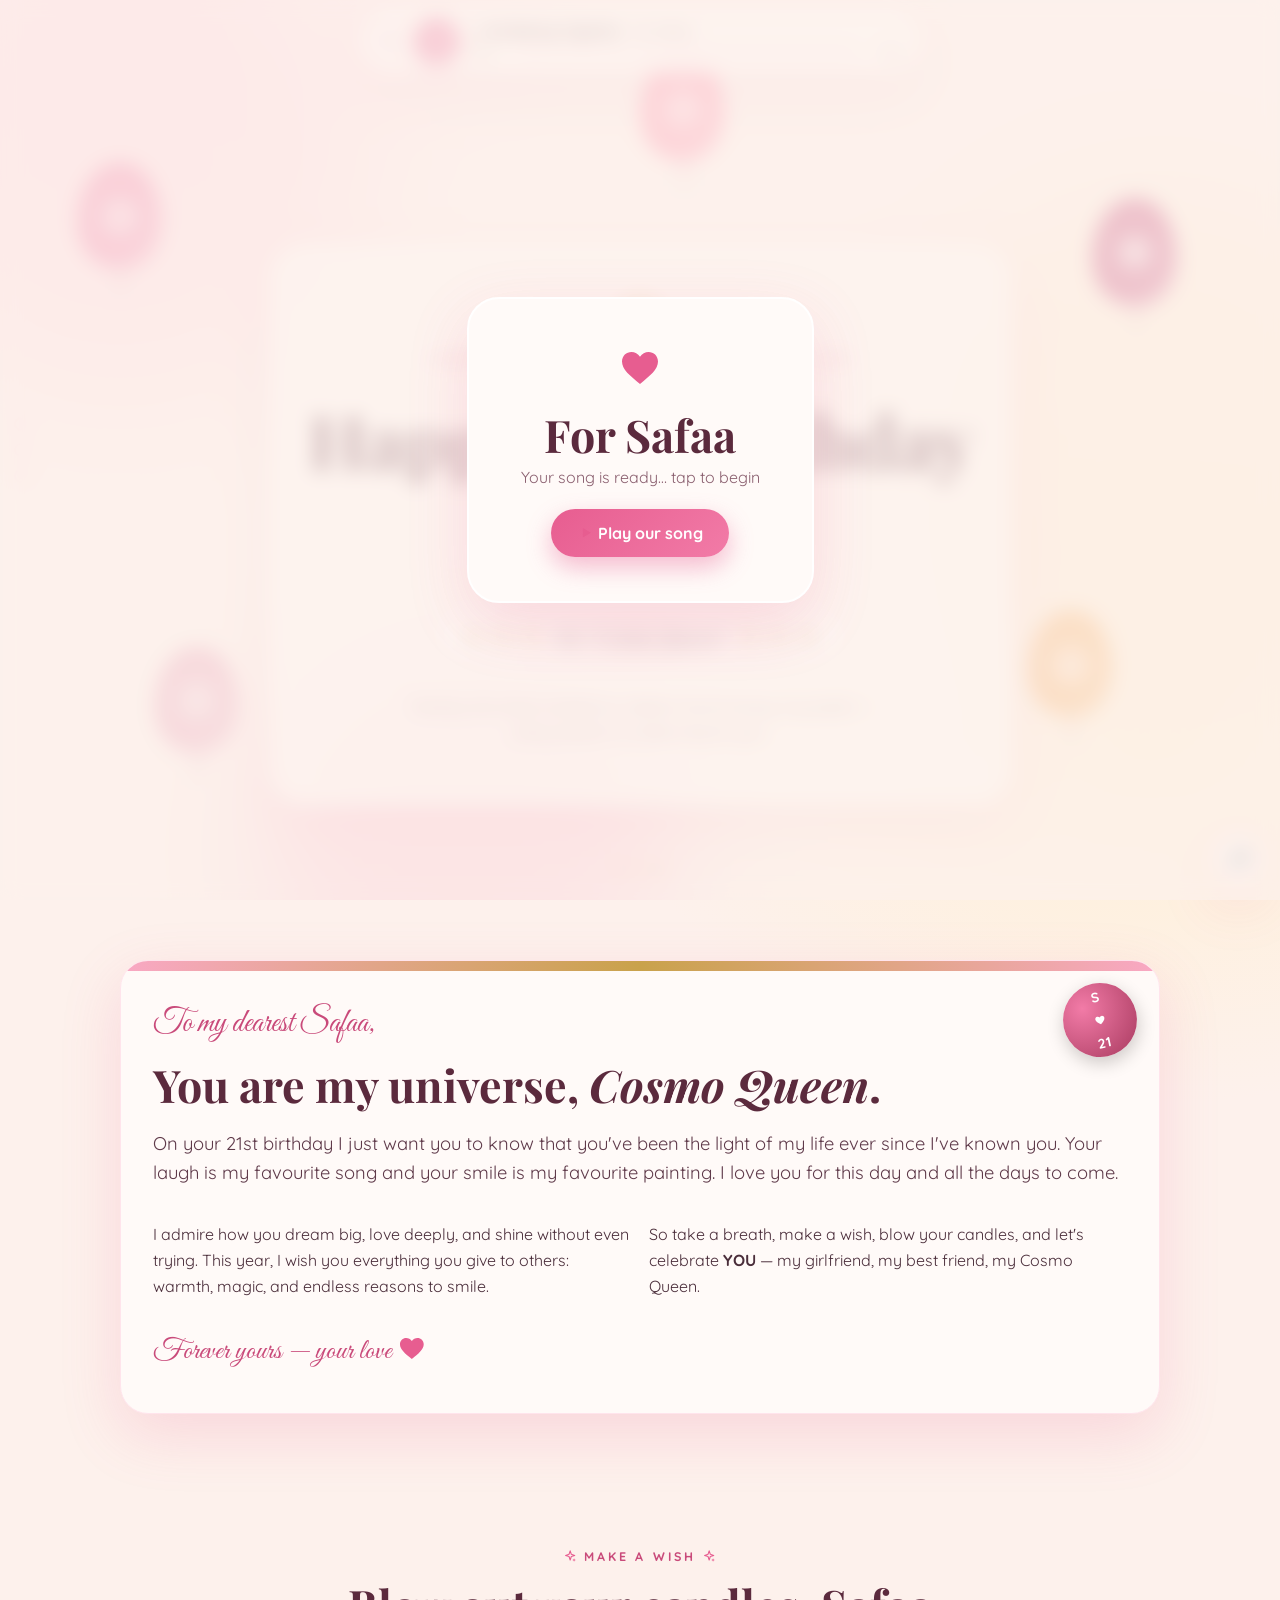
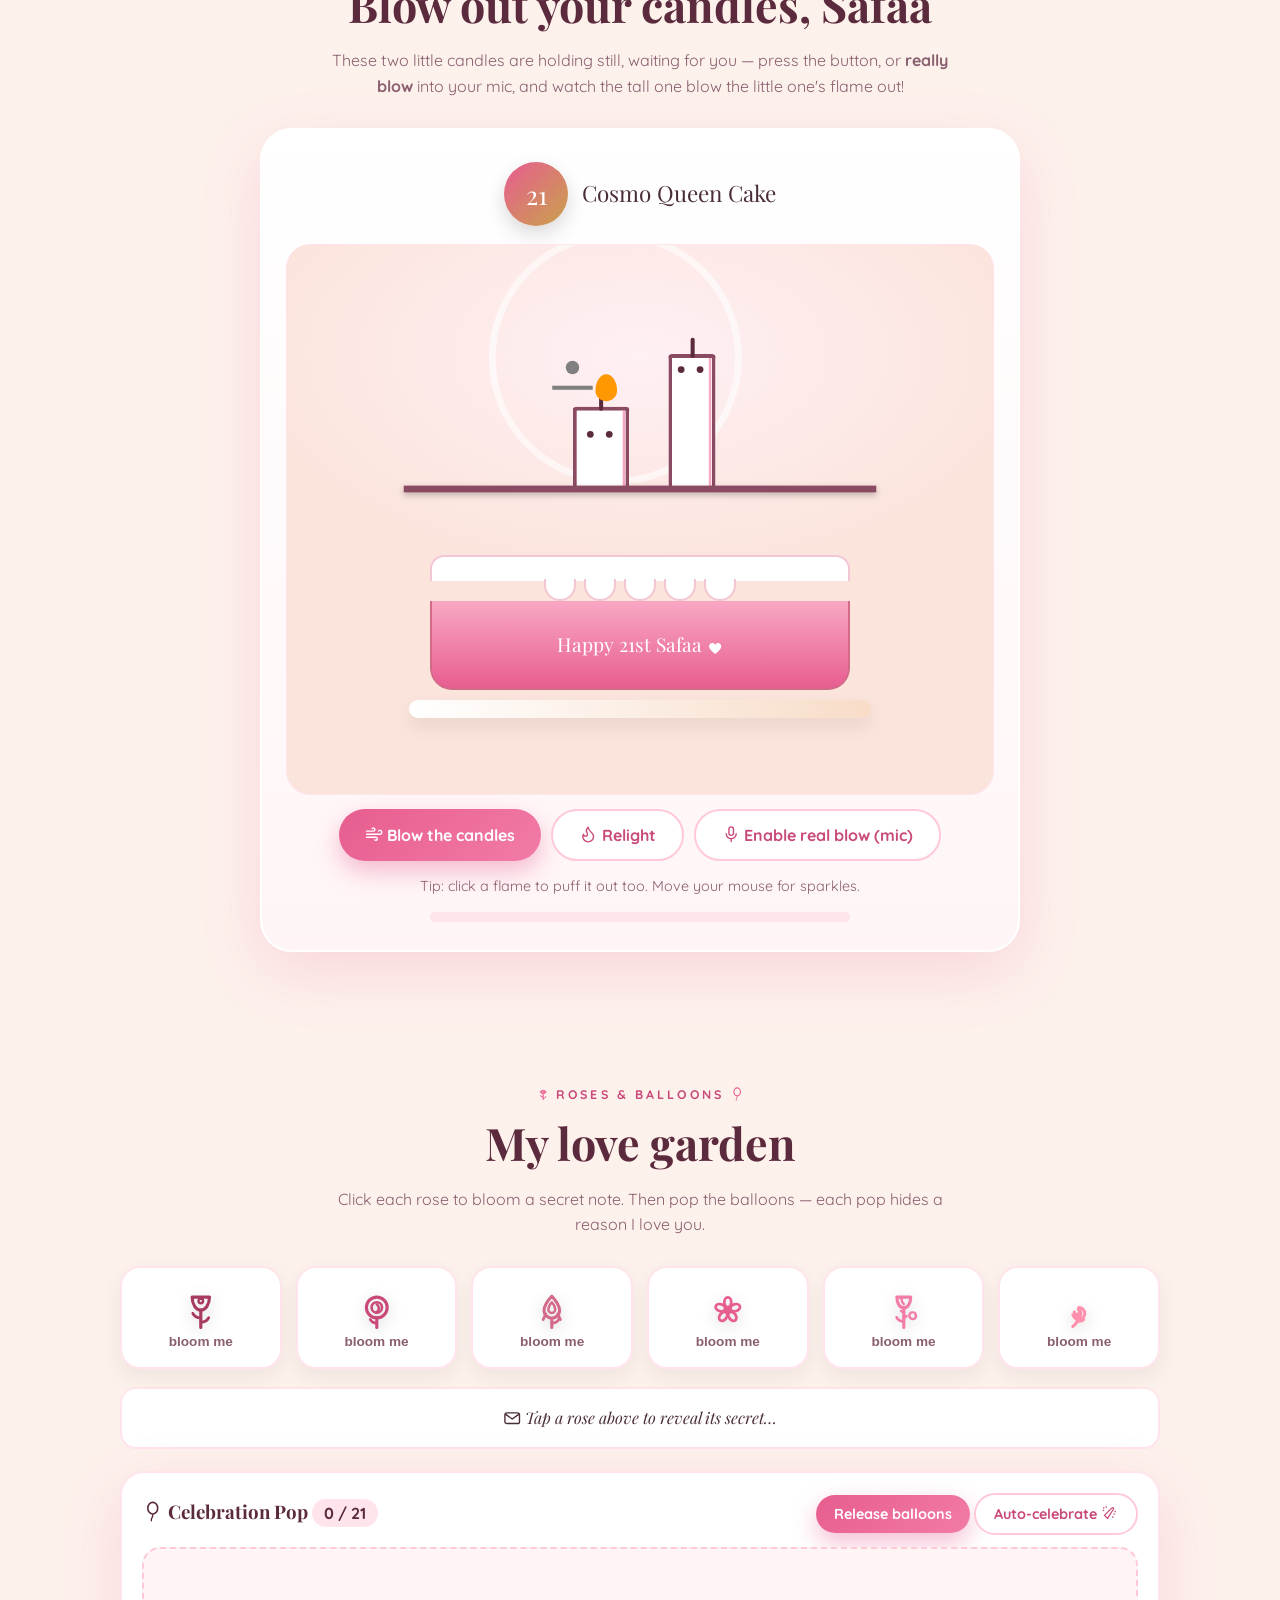
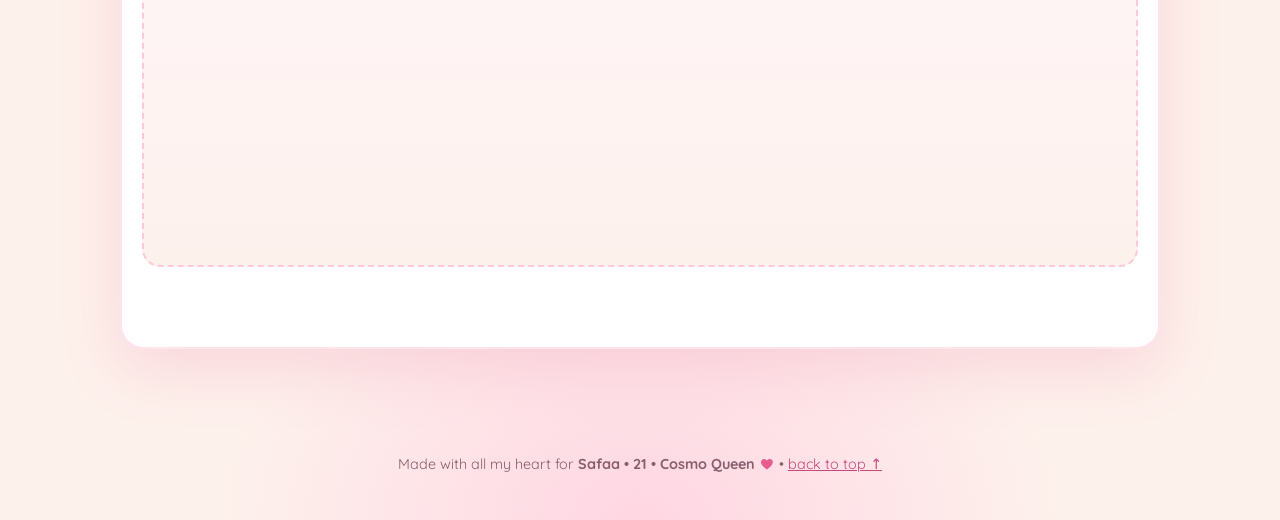
==== index.html @ 11401cc0 "First commit , my girl's birthday" ====
<!DOCTYPE html>
<html lang="en">
<head>
<meta charset="UTF-8" />
<meta name="viewport" content="width=device-width, initial-scale=1.0" />
<title>Happy 21st Birthday Safaa — My Cosmo Queen</title>
<link rel="preconnect" href="https://fonts.googleapis.com">
<link rel="preconnect" href="https://fonts.gstatic.com" crossorigin>
<link href="https://fonts.googleapis.com/css2?family=Playfair+Display:ital,wght@0,500;0,600;0,700;1,500;1,600&family=Quicksand:wght@400;500;600;700&family=Great+Vibes&display=swap" rel="stylesheet">
<link rel="stylesheet" href="style.css">
</head>
<body>

<!-- ===== SVG ICON SPRITE (replaces all emojis) ===== -->
<svg width="0" height="0" style="position:absolute" aria-hidden="true">
  <defs>
    <symbol id="i-crown" viewBox="0 0 24 24">
      <path d="M3 8l3.5 8.5h11L21 8l-4.6 3.2L12 5l-4.4 6.2L3 8z" fill="none" stroke="currentColor" stroke-width="1.8" stroke-linejoin="round" stroke-linecap="round"/>
      <path d="M5 20h14" fill="none" stroke="currentColor" stroke-width="1.8" stroke-linecap="round"/>
    </symbol>
    <symbol id="i-heart" viewBox="0 0 24 24">
      <path d="M12 20.5C7 16.5 3 13.2 3 9.3 3 6.4 5.2 4.5 7.7 4.5c1.7 0 3.3.9 4.3 2.4 1-1.5 2.6-2.4 4.3-2.4 2.5 0 4.7 1.9 4.7 4.8 0 3.9-4 7.2-9 11.2z" fill="currentColor"/>
    </symbol>
    <symbol id="i-sparkle" viewBox="0 0 24 24">
      <path d="M12 3l1.9 5.8 5.8 1.9-5.8 1.9L12 18.4l-1.9-5.8-5.8-1.9 5.8-1.9L12 3z" fill="none" stroke="currentColor" stroke-width="1.8" stroke-linejoin="round"/>
      <path d="M18.5 15.5l.8 2.2 2.2.8-2.2.8-.8 2.2-.8-2.2-2.2-.8 2.2-.8.8-2.2z" fill="currentColor"/>
    </symbol>
    <symbol id="i-flower" viewBox="0 0 24 24">
      <circle cx="12" cy="8.5" r="3.2" fill="none" stroke="currentColor" stroke-width="1.8"/>
      <path d="M12 8.5c-1.8-1.2-4-.8-5.2.6M12 8.5c1.8-1.2 4-.8 5.2.6M12 8.5c-1.8 1.2-4 .8-5.2-.6M12 8.5c1.8 1.2 4 .8 5.2-.6" fill="none" stroke="currentColor" stroke-width="1.4" stroke-linecap="round"/>
      <path d="M12 12.5V21M12 17c-2 0-3.5-1-4.2-2.5M12 19c2 0 3.5-1 4.2-2.5" fill="none" stroke="currentColor" stroke-width="1.8" stroke-linecap="round"/>
    </symbol>
    <!-- ROSE PACK: 6 distinct roses, same stroke style -->
    <symbol id="i-rose-1" viewBox="0 0 24 24">
      <path d="M7 3.5h10c0 4.2-2.2 7.5-5 7.5s-5-3.3-5-7.5z" fill="none" stroke="currentColor" stroke-width="1.8" stroke-linejoin="round"/>
      <circle cx="12" cy="5.8" r="1.3" fill="none" stroke="currentColor" stroke-width="1.4"/>
      <path d="M12 11v10" fill="none" stroke="currentColor" stroke-width="1.8" stroke-linecap="round"/>
      <path d="M12 15.5c-2.2 0-3.8-.9-4.6-2.6M12 18c2.2 0 3.8-.9 4.6-2.6" fill="none" stroke="currentColor" stroke-width="1.6" stroke-linecap="round"/>
    </symbol>
    <symbol id="i-rose-2" viewBox="0 0 24 24">
      <circle cx="12" cy="9.5" r="6" fill="none" stroke="currentColor" stroke-width="1.8"/>
      <circle cx="12" cy="9.5" r="3" fill="none" stroke="currentColor" stroke-width="1.5"/>
      <path d="M12 7.8c1.6 1 1.6 3.6-.4 4.6" fill="none" stroke="currentColor" stroke-width="1.4" stroke-linecap="round"/>
      <path d="M12 15.5V21" fill="none" stroke="currentColor" stroke-width="1.8" stroke-linecap="round"/>
      <path d="M12 18.5c-1.8 0-3-.7-3.7-2" fill="none" stroke="currentColor" stroke-width="1.6" stroke-linecap="round"/>
    </symbol>
    <symbol id="i-rose-3" viewBox="0 0 24 24">
      <path d="M12 3c2.8 3 4.5 5.7 4.5 8.2a4.5 4.5 0 0 1-9 0C7.5 8.7 9.2 6 12 3z" fill="none" stroke="currentColor" stroke-width="1.8" stroke-linejoin="round"/>
      <path d="M12 6.5c1.3 1.5 2 2.9 2 4.2a2 2 0 0 1-4 0c0-1.3.7-2.7 2-4.2z" fill="none" stroke="currentColor" stroke-width="1.4" stroke-linejoin="round"/>
      <path d="M8.6 13.2L7 16.5M15.4 13.2l1.6 3.3" fill="none" stroke="currentColor" stroke-width="1.6" stroke-linecap="round"/>
      <path d="M12 15.7V21" fill="none" stroke="currentColor" stroke-width="1.8" stroke-linecap="round"/>
      <path d="M12 18.5c2 0 3.4-.8 4.1-2.3" fill="none" stroke="currentColor" stroke-width="1.6" stroke-linecap="round"/>
    </symbol>
    <symbol id="i-rose-4" viewBox="0 0 24 24">
      <g fill="none" stroke="currentColor" stroke-width="1.6">
        <ellipse cx="12" cy="6.5" rx="2" ry="2.8"/>
        <ellipse cx="12" cy="6.5" rx="2" ry="2.8" transform="rotate(72 12 11)"/>
        <ellipse cx="12" cy="6.5" rx="2" ry="2.8" transform="rotate(144 12 11)"/>
        <ellipse cx="12" cy="6.5" rx="2" ry="2.8" transform="rotate(216 12 11)"/>
        <ellipse cx="12" cy="6.5" rx="2" ry="2.8" transform="rotate(288 12 11)"/>
      </g>
      <circle cx="12" cy="11" r="1.5" fill="currentColor"/>
    </symbol>
    <symbol id="i-rose-5" viewBox="0 0 24 24">
      <path d="M8 3.5h8c0 3.6-1.8 6.2-4 6.2s-4-2.6-4-6.2z" fill="none" stroke="currentColor" stroke-width="1.8" stroke-linejoin="round"/>
      <path d="M10.6 3.5c0 2 .6 3.4 1.4 4.1" fill="none" stroke="currentColor" stroke-width="1.4" stroke-linecap="round"/>
      <path d="M12 9.7V21" fill="none" stroke="currentColor" stroke-width="1.8" stroke-linecap="round"/>
      <path d="M12 12.5l-1.6-1M12 15.5l1.6-1" fill="none" stroke="currentColor" stroke-width="1.4" stroke-linecap="round"/>
      <path d="M12 17.5c-2 0-3.4-.8-4.1-2.3" fill="none" stroke="currentColor" stroke-width="1.6" stroke-linecap="round"/>
      <path d="M18.2 12.5c1.1 1.2 1.1 2.7.1 3.4-1 .7-2.5.2-3-1-.4-1.2.4-2.4 1.6-2.6" fill="none" stroke="currentColor" stroke-width="1.4" stroke-linecap="round"/>
    </symbol>
    <symbol id="i-rose-6" viewBox="0 0 24 24">
      <path d="M12 9.5a3.5 3.5 0 1 1-3.5 3.5 2.4 2.4 0 1 0 2.4-2.4 1.5 1.5 0 1 1-1.5 1.5" fill="none" stroke="currentColor" stroke-width="1.7" stroke-linecap="round"/>
      <path d="M12 13c0 3.5-.8 5.8-3.5 7.5" fill="none" stroke="currentColor" stroke-width="1.8" stroke-linecap="round"/>
      <path d="M10.8 17.5c1.8.3 3.2 0 4.2-1" fill="none" stroke="currentColor" stroke-width="1.5" stroke-linecap="round"/>
    </symbol>
    <symbol id="i-balloon" viewBox="0 0 24 24">
      <ellipse cx="12" cy="8" rx="5.5" ry="6.5" fill="none" stroke="currentColor" stroke-width="1.8"/>
      <path d="M11 14.5h2l-1 1.5z" fill="currentColor"/>
      <path d="M12 16c0 3-2.5 3.5-1.5 6" fill="none" stroke="currentColor" stroke-width="1.6" stroke-linecap="round"/>
    </symbol>
    <symbol id="i-flame" viewBox="0 0 24 24">
      <path d="M8.5 14.5A2.5 2.5 0 0 0 11 12c0-1.4-.5-2-1-3-1.1-2.1-.2-4 2-6 .5 2.5 2 4.9 4 6.5 2 1.6 3 3.5 3 5.5a7 7 0 1 1-14 0c0-1.2.4-2.3 1-3a2.5 2.5 0 0 0 2.5 2.5z" fill="none" stroke="currentColor" stroke-width="1.8" stroke-linejoin="round"/>
    </symbol>
    <symbol id="i-mic" viewBox="0 0 24 24">
      <rect x="9" y="2.5" width="6" height="11" rx="3" fill="none" stroke="currentColor" stroke-width="1.8"/>
      <path d="M5.5 11.5a6.5 6.5 0 0 0 13 0M12 18v3.5" fill="none" stroke="currentColor" stroke-width="1.8" stroke-linecap="round"/>
    </symbol>
    <symbol id="i-wind" viewBox="0 0 24 24">
      <path d="M17.7 7.7a2.5 2.5 0 1 1 1.8 4.3H2M9.6 4.6A2 2 0 1 1 11 8H2M12.6 19.4A2 2 0 1 0 14 16H2" fill="none" stroke="currentColor" stroke-width="1.8" stroke-linecap="round"/>
    </symbol>
    <symbol id="i-pen" viewBox="0 0 24 24">
      <path d="M17 3a2.8 2.8 0 1 1 4 4L7.5 20.5 2 22l1.5-5.5L17 3z" fill="none" stroke="currentColor" stroke-width="1.8" stroke-linejoin="round"/>
    </symbol>
    <symbol id="i-mail" viewBox="0 0 24 24">
      <rect x="2.5" y="5" width="19" height="14" rx="2.5" fill="none" stroke="currentColor" stroke-width="1.8"/>
      <path d="M3.5 7l8.5 6 8.5-6" fill="none" stroke="currentColor" stroke-width="1.8" stroke-linecap="round" stroke-linejoin="round"/>
    </symbol>
    <symbol id="i-party" viewBox="0 0 24 24">
      <path d="M5 15L15.5 4.5a1.5 1.5 0 0 1 2.5 1.7L9.5 19.5 5 15z" fill="none" stroke="currentColor" stroke-width="1.8" stroke-linejoin="round"/>
      <path d="M4 4.5h.01M7.5 3h.01M3.5 8h.01M19 13h.01M20.5 9.5h.01M17 17.5h.01" stroke="currentColor" stroke-width="2.4" stroke-linecap="round"/>
    </symbol>
    <symbol id="i-burst" viewBox="0 0 24 24">
      <path d="M12 2v4M12 18v4M2 12h4M18 12h4M4.9 4.9l2.8 2.8M16.3 16.3l2.8 2.8M19.1 4.9l-2.8 2.8M7.7 16.3l-2.8 2.8" stroke="currentColor" stroke-width="2" stroke-linecap="round"/>
      <circle cx="12" cy="12" r="2.6" fill="currentColor"/>
    </symbol>
    <symbol id="i-music" viewBox="0 0 24 24">
      <path d="M9 18V5l12-2v13" fill="none" stroke="currentColor" stroke-width="1.8" stroke-linecap="round" stroke-linejoin="round"/>
      <circle cx="6.5" cy="18" r="2.5" fill="none" stroke="currentColor" stroke-width="1.8"/>
      <circle cx="18.5" cy="16" r="2.5" fill="none" stroke="currentColor" stroke-width="1.8"/>
    </symbol>
    <symbol id="i-play" viewBox="0 0 24 24">
      <path d="M8 5.5v13l11-6.5z" fill="currentColor"/>
    </symbol>
    <symbol id="i-pause" viewBox="0 0 24 24">
      <rect x="7" y="5" width="3.4" height="14" rx="1.4" fill="currentColor"/>
      <rect x="13.6" y="5" width="3.4" height="14" rx="1.4" fill="currentColor"/>
    </symbol>
    <symbol id="i-restart" viewBox="0 0 24 24">
      <path d="M4.8 9a8 8 0 1 1-.7 5.2" fill="none" stroke="currentColor" stroke-width="1.8" stroke-linecap="round"/>
      <path d="M4.8 4.5V9H9.3" fill="none" stroke="currentColor" stroke-width="1.8" stroke-linecap="round" stroke-linejoin="round"/>
    </symbol>
  </defs>
</svg>

<!-- progress -->
<div class="progress-bar" id="progressBar"></div>

<!-- song mini player -->
<div id="musicPlayer" class="mini-player" role="region" aria-label="Song player">
  <div class="mp-controls">
    <button id="rewindBtn" class="mp-btn" title="Back to the beginning" aria-label="Restart song"><svg class="icon"><use href="#i-restart"/></svg></button>
    <button id="playPauseBtn" class="mp-btn mp-play" title="Play / pause" aria-label="Pause"><svg class="icon"><use href="#i-pause"/></svg></button>
  </div>
  <div class="mp-meta">
    <div class="mp-title"><svg class="icon icon-xs"><use href="#i-music"/></svg> We Belong Together <span class="mp-for">· for Safaa</span></div>
    <div class="mp-bar-row">
      <span class="mp-time" id="curTime">0:00</span>
      <div class="mp-track" id="mpTrack" role="slider" aria-label="Seek" aria-valuemin="0" aria-valuemax="100" aria-valuenow="0" tabindex="0"><div class="mp-fill" id="mpFill"></div><span class="mp-knob"></span></div>
      <span class="mp-time" id="durTime">0:00</span>
    </div>
  </div>
</div>

<!-- entry overlay (autoplay fallback: browsers need one tap) -->
<div id="entryOverlay" class="entry-overlay">
  <div class="entry-card">
    <svg class="icon"><use href="#i-heart"/></svg>
    <h2>For Safaa</h2>
    <p>Your song is ready… tap to begin</p>
    <button class="btn btn-primary" id="enterBtn"><svg class="icon"><use href="#i-play"/></svg> Play our song</button>
  </div>
</div>

<!-- floating bg blobs -->
<div class="bg-blobs" aria-hidden="true">
  <span class="blob b1"></span>
  <span class="blob b2"></span>
  <span class="blob b3"></span>
</div>

<!-- petals container -->
<div id="petalField" aria-hidden="true"></div>

<!-- confetti canvas -->
<canvas id="confettiCanvas"></canvas>

<!-- music toggle -->
<button id="musicBtn" class="music-btn" title="Toggle sparkle sound" aria-label="Toggle sound"><svg class="icon"><use href="#i-music"/></svg></button>

<!-- HERO -->
<header class="hero" id="top">
  <div class="hero-balloons" aria-hidden="true">
    <div class="balloon bl1"><span>21</span></div>
    <div class="balloon bl2"><span>S</span></div>
    <div class="balloon bl3"><span><svg class="icon icon-light"><use href="#i-heart"/></svg></span></div>
    <div class="balloon bl4"><span><svg class="icon icon-light"><use href="#i-crown"/></svg></span></div>
    <div class="balloon bl5"><span>21</span></div>
  </div>

  <div class="hero-inner reveal visible">
    <div class="crown"><svg class="icon icon-crown"><use href="#i-crown"/></svg></div>
    <p class="eyebrow">A birthday surprise for the love of my life</p>
    <h1>Happy 21<sup>st</sup> Birthday<br><span class="name">Safaa</span></h1>
    <div class="nickname-badge">
      <span class="stars"><svg class="icon"><use href="#i-sparkle"/></svg> <svg class="icon"><use href="#i-sparkle"/></svg> <svg class="icon"><use href="#i-sparkle"/></svg></span>
      <span class="nick">My “Cosmo Queen”</span>
      <span class="stars"><svg class="icon"><use href="#i-sparkle"/></svg> <svg class="icon"><use href="#i-sparkle"/></svg> <svg class="icon"><use href="#i-sparkle"/></svg></span>
    </div>
    <p class="hero-sub">Twenty-one never looked so radiant. Scroll slowly, my queen —<br>every section is made only for you.</p>
  </div>

  <div class="scroll-stars" aria-hidden="true"><svg class="icon icon-gold"><use href="#i-sparkle"/></svg> <svg class="icon icon-gold"><use href="#i-sparkle"/></svg> <svg class="icon icon-gold"><use href="#i-sparkle"/></svg></div>
</header>

<!-- floating nav -->
<nav class="dots" aria-label="Sections">
  <a href="#letter" data-tip="Letter"></a>
  <a href="#cake" data-tip="Cake"></a>
  <a href="#garden" data-tip="Roses"></a>
</nav>

<main>
  <!-- LETTER -->
  <section id="letter" class="section">
    <div class="card letter-card reveal">
      <div class="wax-seal">S <svg class="icon icon-xs"><use href="#i-heart"/></svg> 21</div>
      <p class="script">To my dearest Safaa,</p>
      <h2>You are my universe, <em>Cosmo Queen</em>.</h2>
      <p class="lead">On your 21st birthday I just want you to know that you've been the light of my life ever since I've known you. Your laugh is my favourite song and your smile is my favourite painting. I love you for this day and all the days to come.</p>
      <div class="letter-grid">
        <p>I admire how you dream big, love deeply, and shine without even trying. This year, I wish you everything you give to others: warmth, magic, and endless reasons to smile.</p>
        <p>So take a breath, make a wish, blow your candles, and let's celebrate <strong>YOU</strong> — my girlfriend, my best friend, my Cosmo Queen.</p>
      </div>
      <div class="sig">Forever yours — your love <svg class="icon icon-heart-inline"><use href="#i-heart"/></svg></div>
    </div>
  </section>

  <!-- CAKE + CANDLE -->
  <section id="cake" class="section">
    <div class="section-head reveal">
      <p class="eyebrow"><svg class="icon"><use href="#i-sparkle"/></svg> make a wish <svg class="icon"><use href="#i-sparkle"/></svg></p>
      <h2>Blow out your candles, Safaa</h2>
      <p class="sub">These two little candles are holding still, waiting for you — press the button, or <strong>really blow</strong> into your mic, and watch the tall one blow the little one's flame out!</p>
    </div>

    <div class="cake-wrap reveal">
      <div class="cake-card">
        <div class="cake-top-row">
          <div class="age-badge">21</div>
          <p class="cake-title">Cosmo Queen Cake</p>
        </div>

        <!-- EMBEDDED CANDLE ANIMATION (from Candle/ dir) -->
        <div class="cake-stage" id="cakeStage">
          <div class="candle-embed">
            <div class="wrapper">
              <div class="candles locked" id="candles">
                <div class="light__wave"></div>
                <div class="candle1">
                  <div class="candle1__body">
                    <div class="candle1__eyes">
                      <span class="candle1__eyes-one"></span>
                      <span class="candle1__eyes-two"></span>
                    </div>
                    <div class="candle1__mouth"></div>
                  </div>
                  <div class="candle1__stick"></div>
                </div>
                <div class="candle2">
                  <div class="candle2__body">
                    <div class="candle2__eyes">
                      <div class="candle2__eyes-one"></div>
                      <div class="candle2__eyes-two"></div>
                    </div>
                  </div>
                  <div class="candle2__stick"></div>
                </div>
                <div class="candle2__fire" id="candleFire"></div>
                <div class="sparkles-one"></div>
                <div class="sparkles-two"></div>
                <div class="candle__smoke-one"></div>
                <div class="candle__smoke-two"></div>
              </div>
              <div class="floor"></div>
            </div>
          </div>

          <!-- CSS cake -->
          <div class="cake">
            <div class="icing"></div>
            <div class="drips"><span></span><span></span><span></span><span></span><span></span></div>
            <div class="cake-body">
              <span class="cake-text">Happy 21st Safaa <svg class="icon icon-light icon-xs"><use href="#i-heart"/></svg></span>
            </div>
            <div class="plate"></div>
          </div>

          <div class="wish-reveal" id="wishReveal"><svg class="icon"><use href="#i-sparkle"/></svg> Wish sent to the stars! May all your 21 dreams come true <svg class="icon"><use href="#i-sparkle"/></svg></div>
        </div>

        <div class="blow-controls">
          <button class="btn btn-primary" id="blowBtn"><svg class="icon"><use href="#i-wind"/></svg> Blow the candles</button>
          <button class="btn btn-ghost" id="relightBtn"><svg class="icon"><use href="#i-flame"/></svg> Relight</button>
          <button class="btn btn-ghost" id="micBtn"><svg class="icon"><use href="#i-mic"/></svg> Enable real blow (mic)</button>
        </div>
        <p class="mic-status" id="micStatus">Tip: click a flame to puff it out too. Move your mouse for sparkles.</p>
        <div class="blow-meter"><div id="blowMeterFill"></div></div>
      </div>
    </div>
  </section>

  <!-- ROSES + BALLOON POP -->
  <section id="garden" class="section">
    <div class="section-head reveal">
      <p class="eyebrow"><svg class="icon"><use href="#i-flower"/></svg> roses &amp; balloons <svg class="icon"><use href="#i-balloon"/></svg></p>
      <h2>My love garden</h2>
      <p class="sub">Click each rose to bloom a secret note. Then pop the balloons — each pop hides a reason I love you.</p>
    </div>

    <div class="garden-grid reveal">
      <button class="rose" data-note="Rose 1 — You are my first thought every morning and my last wish every night.">
        <span class="rose-flower r1"><svg class="icon icon-rose"><use href="#i-rose-1"/></svg></span><span class="rose-label">bloom me</span>
      </button>
      <button class="rose" data-note="Rose 2 — I miss that lovely ass every night, I wish you were by my side.">
        <span class="rose-flower r2"><svg class="icon icon-rose"><use href="#i-rose-2"/></svg></span><span class="rose-label">bloom me</span>
      </button>
      <button class="rose" data-note="Rose 3 — 21 cheers to your courage, your dreams, your glow-up era.">
        <span class="rose-flower r3"><svg class="icon icon-rose"><use href="#i-rose-3"/></svg></span><span class="rose-label">bloom me</span>
      </button>
      <button class="rose" data-note="Rose 4 — If kisses were roses, I'd give you an endless garden. Come get it all baby girl.">
        <span class="rose-flower r4"><svg class="icon icon-rose"><use href="#i-rose-4"/></svg></span><span class="rose-label">bloom me</span>
      </button>
      <button class="rose" data-note="Rose 5 — My lovely girl and my sexy mommy, I am so obsessed with you day by day.">
        <span class="rose-flower r5"><svg class="icon icon-rose"><use href="#i-rose-5"/></svg></span><span class="rose-label">bloom me</span>
      </button>
      <button class="rose" data-note="Rose 6 — I love you more than yesterday, less than tomorrow. Always.">
        <span class="rose-flower r6"><svg class="icon icon-rose"><use href="#i-rose-6"/></svg></span><span class="rose-label">bloom me</span>
      </button>
    </div>
    <div class="rose-note reveal" id="roseNote"><svg class="icon"><use href="#i-mail"/></svg> Tap a rose above to reveal its secret…</div>

    <div class="pop-arena reveal">
      <div class="pop-head">
        <h3><svg class="icon"><use href="#i-balloon"/></svg> Celebration Pop <span id="popScore">0 / 21</span></h3>
        <div class="pop-actions">
          <button class="btn btn-small btn-primary" id="spawnBalloons">Release balloons</button>
          <button class="btn btn-small btn-ghost" id="autoPop">Auto-celebrate <svg class="icon"><use href="#i-party"/></svg></button>
        </div>
      </div>
      <div id="balloonField" class="balloon-field">
        <p class="field-hint">Click / tap balloons to pop them <svg class="icon"><use href="#i-burst"/></svg></p>
      </div>
      <p class="pop-message" id="popMessage"></p>
    </div>
  </section>
</main>

<footer>
  <p>Made with all my heart for <strong>Safaa • 21 • Cosmo Queen</strong> <svg class="icon icon-heart-inline"><use href="#i-heart"/></svg> • <a href="#top">back to top ↑</a></p>
</footer>

<!-- pop sound via WebAudio (no file needed) -->
<script src="script.js"></script>
</body>
</html>
---- style.css ----
/* ===== Theme: light pink + pinkish beige ===== */
:root{
  --bg: #fdf1ec; /* light pinkish beige page */
  --bg2:#fbe4dc;
  --pink-50:#fff5f6;
  --pink-100:#ffe4ec;
  --pink-200:#ffc9d9;
  --pink-300:#f9a8c4; /* normal pink variation */
  --pink-400:#f27ba7;
  --pink-500:#e75d90;
  --pink-600:#c94a7a;
  --deep:#5b2a3d;
  --text:#4a2d3a;
  --muted:#8a5f6f;
  --gold:#c9a24b;
  --card:#fffaf8;
  --shadow: 0 20px 60px rgba(231,93,144,.18);
  --radius:28px;
}
*{box-sizing:border-box}
html{scroll-behavior:smooth}
body{
  margin:0;
  font-family:"Quicksand",system-ui,sans-serif;
  background:
    radial-gradient(800px 500px at 10% 0%, #ffe4ec 0%, transparent 60%),
    radial-gradient(900px 600px at 90% 20%, #fff0d6 0%, transparent 60%),
    radial-gradient(700px 500px at 50% 100%, #ffd6e3 0%, transparent 60%),
    var(--bg);
  color:var(--text);
  overflow-x:hidden;
  line-height:1.6;
}
h1,h2,h3{font-family:"Playfair Display",serif; color:var(--deep); line-height:1.15; margin:.2em 0 .4em}
h1{font-size:clamp(2.6rem,6vw,4.6rem); font-weight:700}
h1 .name{
  background:linear-gradient(90deg,var(--pink-500),#ff8fab,#c94a7a);
  -webkit-background-clip:text; background-clip:text; color:transparent;
  font-style:italic;
  text-shadow:0 2px 0 rgba(255,255,255,.6);
}
h2{font-size:clamp(1.8rem,4vw,2.8rem)}
.script{font-family:"Great Vibes",cursive; font-size:2rem; color:var(--pink-600); margin:0}
.eyebrow{letter-spacing:.25em; text-transform:uppercase; font-size:.78rem; color:var(--pink-600); font-weight:700}
.sub{color:var(--muted); max-width:640px; margin:0 auto}
.lead{font-size:1.15rem; color:#5f3a4a}
a{color:var(--pink-600)}

/* progress */
.progress-bar{position:fixed; top:0; left:0; height:4px; width:0; background:linear-gradient(90deg,var(--pink-400),var(--gold)); z-index:99}

/* blobs */
.bg-blobs{position:fixed; inset:0; z-index:-1; overflow:hidden; pointer-events:none}
.blob{position:absolute; border-radius:50%; filter:blur(60px); opacity:.55; animation:drift 14s ease-in-out infinite alternate}
.b1{width:480px;height:480px; background:#ffc9d9; left:-120px; top:-80px}
.b2{width:520px;height:520px; background:#ffe8c7; right:-140px; top:20%}
.b3{width:420px;height:420px; background:#f9a8c4; left:20%; bottom:-160px; animation-delay:-6s}
@keyframes drift{to{transform:translate(40px,50px) scale(1.1)}}

/* canvas + petals */
#confettiCanvas{position:fixed; inset:0; pointer-events:none; z-index:80}
#petalField{position:fixed; inset:0; pointer-events:none; z-index:1; overflow:hidden}
.petal{position:absolute; top:-30px; font-size:18px; animation:fall linear forwards; opacity:.9}
@keyframes fall{to{transform:translateY(110vh) rotate(540deg)}}

/* music */
.music-btn{position:fixed; right:18px; bottom:18px; z-index:90; width:48px;height:48px;border-radius:50%; border:2px solid var(--pink-200); background:#fff; font-size:20px; cursor:pointer; box-shadow:var(--shadow)}
.music-btn.on{background:var(--pink-500); color:#fff; border-color:var(--pink-500)}

/* HERO */
.hero{min-height:100vh; display:grid; place-items:center; text-align:center; padding:80px 20px 40px; position:relative}
.hero-inner{max-width:760px; background:rgba(255,250,248,.78); backdrop-filter:blur(12px); border:2px solid #fff; border-radius:36px; padding:42px 36px; box-shadow:var(--shadow)}
.crown{font-size:3.2rem; animation:bob 2.6s ease-in-out infinite}
.crown.small{font-size:2.2rem}
@keyframes bob{0%,100%{transform:translateY(0) rotate(-6deg)}50%{transform:translateY(-10px) rotate(6deg)}}
.nickname-badge{margin:14px auto; display:inline-flex; gap:12px; align-items:center; background:linear-gradient(90deg,#fff,#ffe4ec,#fff); border:1px solid var(--pink-200); padding:10px 22px; border-radius:999px; font-family:"Playfair Display",serif; font-style:italic; font-size:1.3rem}
.stars{color:var(--gold)}
.hero-sub{color:var(--muted)}
.hero-actions{display:flex; gap:12px; justify-content:center; flex-wrap:wrap; margin-top:18px}
.btn{border:none; cursor:pointer; text-decoration:none; display:inline-block; padding:14px 26px; border-radius:999px; font-weight:700; font-family:"Quicksand",sans-serif; transition:.25s; font-size:1rem}
.btn-primary{background:linear-gradient(135deg,var(--pink-500),var(--pink-400)); color:#fff; box-shadow:0 10px 25px rgba(231,93,144,.4)}
.btn-primary:hover{transform:translateY(-2px) scale(1.02)}
.btn-ghost{background:#fff; color:var(--pink-600); border:2px solid var(--pink-200)}
.btn-ghost:hover{border-color:var(--pink-400); transform:translateY(-2px)}
.btn-small{padding:10px 18px; font-size:.9rem}
.btn-big{font-size:1.2rem; padding:18px 34px}
.hero-hint{margin-top:26px; color:var(--muted); display:flex; gap:10px; align-items:center; justify-content:center; font-size:.9rem}
.mouse{width:26px;height:40px; border:2px solid var(--pink-300); border-radius:14px; display:inline-block; position:relative}
.wheel{position:absolute; left:50%; top:8px; width:4px;height:8px; background:var(--pink-500); border-radius:4px; transform:translateX(-50%); animation:wheel 1.6s infinite}
@keyframes wheel{to{top:20px; opacity:0}}
.scroll-stars{position:absolute; bottom:18px; opacity:.7}

/* hero balloons */
.hero-balloons .balloon{position:absolute; width:86px;height:110px; border-radius:50% 50% 50% 50% / 55% 55% 45% 45%; display:grid; place-items:center; color:#fff; font-weight:800; font-size:1.3rem; animation:float 5s ease-in-out infinite; box-shadow:inset -8px -10px 0 rgba(255,255,255,.25)}
.hero-balloons .balloon::after{content:""; position:absolute; bottom:-22px; left:50%; width:2px;height:24px; background:#b98a9a}
.hero-balloons .balloon span{background:rgba(255,255,255,.3); width:44px;height:44px; border-radius:50%; display:grid; place-items:center}
.bl1{background:var(--pink-400); left:6%; top:18%}
.bl2{background:#e9a0b8; left:12%; bottom:16%; animation-delay:-1s}
.bl3{background:var(--pink-600); right:8%; top:22%; animation-delay:-2s}
.bl4{background:#f7b267; right:13%; bottom:20%; animation-delay:-.5s}
.bl5{background:#ff8fab; left:50%; top:6%; width:70px;height:90px; animation-delay:-3s}
@keyframes float{0%,100%{transform:translateY(0) rotate(-3deg)}50%{transform:translateY(-22px) rotate(3deg)}}

/* dots nav */
.dots{position:fixed; left:14px; top:50%; transform:translateY(-50%); display:flex; flex-direction:column; gap:12px; z-index:50}
.dots a{width:14px;height:14px; border-radius:50%; background:#fff; border:2px solid var(--pink-300); position:relative}
.dots a:hover{background:var(--pink-400)}
.dots a::after{content:attr(data-tip); position:absolute; left:22px; top:50%; transform:translateY(-50%); background:#fff; padding:2px 8px; border-radius:8px; font-size:.75rem; opacity:0; pointer-events:none; white-space:nowrap}
.dots a:hover::after{opacity:1}

/* sections */
.section{padding:60px 20px; max-width:1080px; margin:0 auto}
.section-head{text-align:center; margin-bottom:28px}
.card{background:var(--card); border-radius:var(--radius); padding:38px 32px; box-shadow:var(--shadow); border:1px solid #ffe4ec; position:relative}
.letter-card{overflow:hidden}
.letter-card::before{content:""; position:absolute; inset:0 0 auto 0; height:10px; background:linear-gradient(90deg,var(--pink-300),var(--gold),var(--pink-300))}
.wax-seal{position:absolute; right:22px; top:22px; width:74px;height:74px; border-radius:50%; background:radial-gradient(circle at 30% 30%, #f27ba7, #a83a5f); color:#fff; display:grid; place-items:center; font-weight:800; font-size:.85rem; transform:rotate(-12deg); box-shadow:0 6px 18px rgba(0,0,0,.2)}
.letter-grid{display:grid; grid-template-columns:1fr 1fr; gap:18px}
@media(max-width:700px){.letter-grid{grid-template-columns:1fr}.dots{display:none}.hero-balloons .balloon{width:60px;height:78px; font-size:1rem}}
.sig{margin-top:14px; font-family:"Great Vibes",cursive; font-size:1.8rem; color:var(--pink-600)}

/* scroll reveal */
.reveal{opacity:0; transform:translateY(36px) scale(.98); transition:opacity .8s ease, transform .8s cubic-bezier(.2,.7,.3,1)}
.reveal.visible{opacity:1; transform:none}

/* CAKE */
.cake-wrap{display:grid; place-items:center}
.cake-card{width:min(760px,100%); background:linear-gradient(180deg,#fff,#fff5f6); border-radius:32px; padding:24px; box-shadow:var(--shadow); border:2px solid #fff; text-align:center}
.cake-top-row{display:flex; align-items:center; gap:14px; justify-content:center}
.age-badge{width:64px;height:64px; border-radius:50%; background:linear-gradient(135deg,var(--pink-500),var(--gold)); color:#fff; font-family:"Playfair Display",serif; font-size:1.6rem; display:grid; place-items:center; box-shadow:0 8px 20px rgba(0,0,0,.15); animation:spinPulse 4s ease-in-out infinite}
@keyframes spinPulse{0%,100%{transform:rotate(-6deg) scale(1)}50%{transform:rotate(6deg) scale(1.08)}}
.cake-title{font-family:"Playfair Display",serif; font-size:1.4rem}
.cake-stage{position:relative; background:radial-gradient(400px 220px at 50% 20%, #fff0f4, #fbe4dc); border-radius:24px; padding:10px 10px 0; margin-top:10px; overflow:hidden; border:1px solid var(--pink-100)}
.candle-embed{position:relative; height:300px}
.candle-embed .wrapper{position:absolute; left:50%; top:78%; transform:scale(1.35) translate(-50%,-50%)}
.wish-reveal{opacity:0; transform:translateY(10px); transition:.6s; background:#fff; border:2px solid var(--pink-200); border-radius:999px; padding:10px 18px; display:inline-block; margin:6px auto 4px; font-weight:700; color:var(--pink-600)}
.wish-reveal.show{opacity:1; transform:none; animation:glow 1.6s infinite alternate}
@keyframes glow{to{box-shadow:0 0 24px var(--pink-300)}}
.cake{position:relative; width:min(420px,90%); margin:0 auto}
.icing{height:26px; background:#fff; border-radius:14px 14px 0 0; border:2px solid #f3c6d4; border-bottom:none}
.drips{display:flex; gap:8px; justify-content:center; margin-top:-2px}
.drips span{width:32px;height:22px; background:#fff; border:2px solid #f3c6d4; border-top:none; border-radius:0 0 16px 16px; display:block}
.cake-body{background:linear-gradient(180deg,var(--pink-300),var(--pink-500)); border-radius:0 0 22px 22px; padding:28px 12px; color:#fff; font-family:"Playfair Display",serif; font-size:1.2rem; border:2px solid #d46a8a; border-top:none}
.plate{height:18px; background:linear-gradient(90deg,#fff,#f8dcc8); border-radius:999px; margin:10px auto 16px; width:110%; margin-left:-5%; box-shadow:0 8px 18px rgba(0,0,0,.08)}
.blow-controls{display:flex; gap:10px; justify-content:center; flex-wrap:wrap; margin-top:14px}
.mic-status{color:var(--muted); font-size:.9rem}
.blow-meter{height:10px; background:#ffe4ec; border-radius:999px; overflow:hidden; margin:10px auto 4px; max-width:420px}
#blowMeterFill{height:100%; width:0; background:linear-gradient(90deg,var(--pink-400),var(--gold)); transition:width .1s}

/* ===== CANDLE CSS (from Candle/candle.css, scoped) ===== */
.candle-embed .floor{position:absolute; left:50%; top:50%; width:350px; height:5px; background:#8a4a62; transform:translate(-50%,-50%); box-shadow:0px 2px 5px rgba(0,0,0,.25); z-index:2}
.candle-embed .candles{position:absolute; left:50%; top:50%; width:250px; height:150px; transform:translate(-50%,-100%); z-index:1}
.candle-embed .candle1{position:absolute; left:50%; top:50%; width:35px; height:100px; background:#fff; border:3px solid #8a4a62; border-bottom:0; border-radius:3px; transform-origin:center right; transform:translate(60%,-25%); box-shadow:-2px 0 0 #f9a8c4 inset; animation:expand-body 3s infinite linear}
.candle-embed .candle1__stick,.candle-embed .candle2__stick{position:absolute; left:50%; top:0; width:3px; height:15px; background:#5b2a3d; border-radius:8px; transform:translate(-50%,-100%)}
.candle-embed .candle2__stick{height:12px; transform-origin:bottom center; animation:stick-animation 3s infinite linear}
.candle-embed .candle1__eyes,.candle-embed .candle2__eyes{position:absolute; left:50%; top:0; width:35px; height:30px; transform:translate(-50%,0)}
.candle-embed .candle1__eyes-one{position:absolute; left:30%; top:20%; width:5px; height:5px; border-radius:100%; background:#5b2a3d; transform:translate(-70%,0); animation:blink-eyes 3s infinite linear}
.candle-embed .candle1__eyes-two{position:absolute; left:70%; top:20%; width:5px; height:5px; border-radius:100%; background:#5b2a3d; transform:translate(-70%,0); animation:blink-eyes 3s infinite linear}
.candle-embed .candle1__mouth{position:absolute; left:40%; top:20%; width:0; height:0; border-radius:20px; background:#5b2a3d; transform:translate(-50%,-50%); animation:uff 3s infinite linear}
.candle-embed .candle__smoke-one{position:absolute; left:30%; top:50%; width:30px; height:3px; background:grey; transform:translate(-50%,-50%); animation:move-left 3s infinite linear}
.candle-embed .candle__smoke-two{position:absolute; left:30%; top:40%; width:10px; height:10px; border-radius:10px; background:grey; transform:translate(-50%,-50%); animation:move-top 3s infinite linear}
.candle-embed .candle2{position:absolute; left:20%; top:65%; width:42px; height:60px; background:#fff; border:3px solid #8a4a62; border-bottom:0; border-radius:3px; transform:translate(60%,-15%); transform-origin:center right; box-shadow:-2px 0 0 #f9a8c4 inset; animation:shake-left 3s infinite linear}
.candle-embed .candle2__eyes-one{position:absolute; left:30%; top:50%; width:5px; height:5px; display:inline-block; border-radius:100%; background:#5b2a3d; transform:translate(-80%,0); animation:changeto-lower 3s infinite linear}
.candle-embed .candle2__eyes-two{position:absolute; left:70%; top:50%; width:5px; height:5px; display:inline-block; border-radius:100%; background:#5b2a3d; transform:translate(-80%,0); animation:changeto-greater 3s infinite linear}
.candle-embed .light__wave{position:absolute; top:35%; left:35%; width:75px; height:75px; border-radius:100%; z-index:0; transform:translate(-25%,-50%) scale(2.5,2.5); border:2px solid rgba(255,255,255,.6); animation:expand-light 3s infinite linear}
.candle-embed .candle2__fire{position:absolute; top:50%; left:40%; display:block; width:16px; height:20px; border-radius:50% 50% 50% 50% / 60% 60% 40% 40%; background:#ff9800; transform:translate(-50%,-50%); animation:dance-fire 3s infinite linear; cursor:pointer}
/* blown override */
.candle-embed .candles.is-blown .candle2__fire{animation:none !important; width:0 !important; height:0 !important; opacity:0}
.candle-embed .candles.is-blown .light__wave{opacity:0}
/* idle lock: freeze every candle animation on its lit first frame (no auto-blow) */
.candle-embed .candles.locked *{animation-play-state:paused !important}
/* hard reset helper: JS toggles this to rewind all timelines to 0% */
.candle-embed .candles.restart *{animation:none !important}
@keyframes blink-eyes{0%,35%{opacity:1; transform:translate(-70%,0)}36%,39%{opacity:0; transform:translate(-70%,0)}40%{opacity:1; transform:translate(-70%,0)}50%,65%{transform:translate(-140%,0)}66%{transform:translate(-70%,0)}}
@keyframes expand-body{0%,40%{transform:scale(1,1) translate(60%,-25%)}45%,55%{transform:scale(1.1,1.1) translate(60%,-28%)}60%{transform:scale(.89,.89) translate(60%,-25%)}65%{transform:scale(1,1) translate(60%,-25%)}70%{transform:scale(.95,.95) translate(60%,-25%)}75%{transform:scale(1,1) translate(60%,-25%)}}
@keyframes uff{0%,40%{width:0;height:0}50%,54%{width:15px; height:15px; left:30%}59%{width:5px; height:5px; left:20%}62%{width:2px; height:2px; left:20%}67%{width:0; height:0; left:30%}}
@keyframes move-left{0%,59%,100%{width:0; left:40%}60%{width:30px; left:30%}68%{width:0; left:20%}}
@keyframes move-top{0%,64%,100%{width:0; height:0; top:0}65%{width:10px; height:10px; top:40%; left:40%}80%{width:0; height:0; top:20%}}
@keyframes shake-left{0%,40%{left:20%; transform:translate(60%,-15%)}50%,54%{left:20%; transform:translate(60%,-15%)}59%{left:20%; transform:translate(60%,-15%)}62%{left:18%; transform:translate(60%,-15%)}65%{left:21%; transform:translate(60%,-15%)}67%{left:20%; transform:translate(60%,-15%)}75%{left:20%; transform:scale(1.15,.85) translate(60%,-15%); background:#fff}91%{left:20%; transform:scale(1.18,.82) translate(60%,-10%); background:#f44336; border-color:#f44336; box-shadow:-2px 0 0 #f44336 inset}92%{left:20%; transform:scale(.85,1.15) translate(60%,-15%)}95%{left:20%; transform:scale(1.05,.95) translate(60%,-15%)}97%{left:20%; transform:scale(1,1) translate(60%,-15%)}}
@keyframes stick-animation{0%,40%{left:50%; top:0; transform:translate(-50%,-100%)}50%,54%{left:50%; top:0; transform:translate(-50%,-100%)}59%{left:50%; top:0; transform:translate(-50%,-100%)}62%{left:50%; top:0; transform:rotateZ(-15deg) translate(-50%,-100%)}65%{left:50%; top:0; transform:rotateZ(15deg) translate(-50%,-100%)}70%{left:50%; top:0; transform:rotateZ(-5deg) translate(-50%,-100%)}72%{left:50%; top:0; transform:rotateZ(5deg) translate(-50%,-100%)}74%,84%{left:50%; top:0; transform:rotateZ(0) translate(-50%,-100%)}85%{transform:rotateZ(180deg) translate(0%,120%)}92%{left:50%; top:0; transform:translate(-50%,-100%)}}
@keyframes expand-light{10%,29%,59%,89%{transform:translate(-25%,-50%) scale(0,0); border:2px solid rgba(255,255,255,0)}90%,20%,50%{transform:translate(-25%,-50%) scale(1,1)}95%,96%,26%,27%,56%,57%{transform:translate(-25%,-50%) scale(2,2); border:2px solid rgba(255,255,255,.5)}0%,28%,58%,100%{transform:translate(-25%,-50%) scale(2.5,2.5); border:2px solid rgba(255,255,255,.4)}}
@keyframes dance-fire{59%,89%{left:40%; width:0; height:0}90%,0%,7%,15%,23%,31%,39%,47%,55%{left:40.8%; width:16px; height:20px; background:#ffc107}94%,3%,11%,19%,27%,35%,43%,51%,58%{left:41.2%; width:16px; height:20px; background:#ff9800}}
@keyframes changeto-lower{0%,70%,90%{padding:0; display:inline-block; border-radius:100%; background:#5b2a3d; transform:translate(-90%,0)}71%,89%{background:none; border:solid #5b2a3d; border-radius:0; border-width:0 2px 2px 0; display:inline-block; padding:1px; transform-origin:bottom left; transform:rotate(-45deg) translate(-50%,-65%)}}
@keyframes changeto-greater{0%,70%,90%{top:50%; padding:0; display:inline-block; border-radius:100%; background:#5b2a3d; transform:translate(-80%,0)}71%,89%{top:30%; background:none; border:solid #5b2a3d; border-radius:0; border-width:0 2px 2px 0; display:inline-block; padding:1px; transform-origin:bottom left; transform:rotate(135deg) translate(-80%,20%)}}

/* CARDS */
.cards-grid{display:grid; grid-template-columns:repeat(auto-fit,minmax(210px,1fr)); gap:18px; perspective:1000px}
.flip-card{height:260px; cursor:pointer}
.flip-inner{position:relative; width:100%; height:100%; transition:transform .7s; transform-style:preserve-3d}
.flip-card.flipped .flip-inner{transform:rotateY(180deg)}
.flip-front,.flip-back{position:absolute; inset:0; backface-visibility:hidden; border-radius:22px; padding:22px; display:flex; flex-direction:column; align-items:center; justify-content:center; text-align:center; box-shadow:var(--shadow)}
.flip-front{background:linear-gradient(160deg,#fff,#ffe4ec); border:2px solid #fff}
.flip-front .big{font-size:3rem}
.flip-back{background:linear-gradient(160deg,var(--pink-500),#8a2f4f); color:#fff; transform:rotateY(180deg)}
.flip-back h3{color:#fff}

/* GARDEN */
.garden-grid{display:grid; grid-template-columns:repeat(auto-fit,minmax(140px,1fr)); gap:14px; margin:18px 0}
.rose{background:#fff; border:2px solid var(--pink-100); border-radius:20px; padding:18px 10px; cursor:pointer; transition:.3s; box-shadow:0 8px 22px rgba(0,0,0,.06)}
.rose:hover{transform:translateY(-4px) scale(1.03); border-color:var(--pink-300)}
.rose.bloomed{border-color:var(--pink-500); background:linear-gradient(180deg,#fff,#ffe4ec)}
.rose-flower{font-size:2.6rem; display:block; filter:drop-shadow(0 4px 8px rgba(0,0,0,.15)); transition:.4s}
.rose.bloomed .rose-flower{transform:scale(1.35) rotate(-8deg)}
.rose-label{font-size:.85rem; color:var(--muted); font-weight:700}
.rose-note{background:#fff; border-radius:16px; padding:16px 20px; border:2px solid var(--pink-100); text-align:center; font-family:"Playfair Display",serif; font-style:italic; min-height:60px}

/* balloon pop */
.pop-arena{margin-top:22px; background:#fff; border-radius:24px; padding:20px; border:2px solid #ffe4ec; box-shadow:var(--shadow)}
.pop-head{display:flex; justify-content:space-between; align-items:center; flex-wrap:wrap; gap:10px}
#popScore{background:var(--pink-100); padding:4px 12px; border-radius:999px; font-family:"Quicksand"; font-size:1rem}
.balloon-field{position:relative; min-height:320px; background:linear-gradient(180deg,#fff5f6,#fdf1ec); border-radius:18px; overflow:hidden; border:2px dashed var(--pink-200); margin-top:12px}
.field-hint{position:absolute; inset:0; display:grid; place-items:center; color:var(--muted); pointer-events:none}
.pop-balloon{position:absolute; bottom:-120px; width:72px;height:96px; border-radius:50% 50% 50% 50% / 55% 55% 45% 45%; display:grid; place-items:center; color:#fff; font-weight:800; cursor:pointer; animation:rise linear forwards; border:none; font-size:1.1rem; box-shadow:inset -8px -10px 0 rgba(255,255,255,.25)}
.pop-balloon::after{content:""; position:absolute; bottom:-20px; left:50%; width:2px;height:22px; background:#b98a9a}
@keyframes rise{to{transform:translateY(-480px)}}
.pop-message{min-height:28px; text-align:center; font-weight:700; color:var(--pink-600)}
.burst{position:absolute; pointer-events:none; font-size:1.6rem; animation:burst .6s ease-out forwards}
@keyframes burst{to{transform:translateY(-40px) scale(1.6); opacity:0}}

/* footer */
footer{text-align:center; padding:30px 16px; color:var(--muted); font-size:.9rem}

/* cursor sparkle */
.sparkle{position:fixed; pointer-events:none; z-index:99; animation:sparkleFade .8s ease-out forwards; font-size:14px; color:var(--pink-500)}
.sparkle svg{width:16px; height:16px; display:block}
@keyframes sparkleFade{to{transform:translateY(-30px) scale(1.4); opacity:0}}

/* ===== SVG ICONS (emoji replacements) ===== */
.icon{width:1.15em; height:1.15em; vertical-align:-0.2em; display:inline-block; flex:none}
.icon-xs{width:.85em; height:.85em}
.icon-light{color:#fff}
.icon-gold{color:var(--gold); width:1em; height:1em}
.icon-crown{width:3rem; height:3rem; color:var(--gold)}
.icon-heart-inline{color:var(--pink-500); width:1.1em; height:1.1em}
.icon-rose{width:2.6rem; height:2.6rem; color:var(--pink-600)}
/* rose pack tints — deep to blush */
.rose-flower.r1 .icon-rose{color:#a83a5f}
.rose-flower.r2 .icon-rose{color:#c94a7a}
.rose-flower.r3 .icon-rose{color:#d46a8a}
.rose-flower.r4 .icon-rose{color:#e75d90}
.rose-flower.r5 .icon-rose{color:#f27ba7}
.rose-flower.r6 .icon-rose{color:#ff8fab}
.crown{display:flex; justify-content:center}
.btn .icon{vertical-align:-0.2em}
.eyebrow .icon{color:var(--pink-500)}
.wax-seal .icon{width:.9em; height:.9em}
.cake-text .icon{color:#fff}
.rose-flower{display:block}
.petal svg{width:100%; height:100%; display:block}
.petal{color:var(--pink-400)}
.pop-balloon .icon{width:28px; height:28px; color:#fff}
.burst svg{width:34px; height:34px; color:var(--pink-500)}
.field-hint .icon, .rose-note .icon, .pop-head .icon{vertical-align:-0.2em}
.music-btn{display:grid; place-items:center}
.music-btn .icon{width:22px; height:22px}

/* ===== mini song player (girly, Spotify-like) ===== */
.mini-player{position:fixed; top:10px; left:50%; transform:translateX(-50%); z-index:95; display:flex; gap:12px; align-items:center; background:rgba(255,250,248,.88); backdrop-filter:blur(12px); -webkit-backdrop-filter:blur(12px); border:1.5px solid #fff; outline:1px solid var(--pink-100); border-radius:999px; padding:8px 20px 8px 10px; box-shadow:var(--shadow); width:min(560px, calc(100vw - 24px))}
.mp-controls{display:flex; gap:6px; align-items:center; flex:none}
.mp-btn{width:38px; height:38px; border-radius:50%; border:2px solid var(--pink-200); background:#fff; color:var(--pink-600); display:grid; place-items:center; cursor:pointer; transition:transform .2s, border-color .2s}
.mp-btn:hover{transform:scale(1.07); border-color:var(--pink-400)}
.mp-btn .icon{width:18px; height:18px}
.mp-play{background:linear-gradient(135deg,var(--pink-500),var(--pink-400)); color:#fff; border-color:transparent; width:44px; height:44px; box-shadow:0 6px 16px rgba(231,93,144,.4)}
.mp-play .icon{width:20px; height:20px}
.mp-meta{flex:1; min-width:0}
.mp-title{font-weight:700; font-size:.85rem; color:var(--deep); white-space:nowrap; overflow:hidden; text-overflow:ellipsis}
.mp-for{color:var(--muted); font-weight:500}
.mp-bar-row{display:flex; align-items:center; gap:8px; margin-top:2px}
.mp-time{font-size:.72rem; color:var(--muted); font-variant-numeric:tabular-nums; min-width:34px}
.mp-time:last-child{text-align:right}
.mp-track{position:relative; flex:1; height:6px; background:var(--pink-100); border-radius:999px; cursor:pointer}
.mp-fill{position:absolute; top:0; bottom:0; left:0; width:0; background:linear-gradient(90deg,var(--pink-400),var(--gold)); border-radius:999px}
.mp-knob{position:absolute; top:50%; left:0; width:12px; height:12px; background:#fff; border:2.5px solid var(--pink-500); border-radius:50%; transform:translate(-50%,-50%); opacity:0; transition:opacity .2s}
.mp-track:hover .mp-knob, .mp-track:focus-visible .mp-knob{opacity:1}
@media(max-width:560px){ .mp-for{display:none} .mini-player{padding:6px 14px 6px 8px; gap:8px} }

/* entry overlay (one-tap song start) */
.entry-overlay{position:fixed; inset:0; z-index:120; display:grid; place-items:center; padding:20px; background:rgba(253,241,236,.72); backdrop-filter:blur(10px); -webkit-backdrop-filter:blur(10px); transition:opacity .5s ease}
.entry-overlay.hidden{opacity:0; pointer-events:none}
.entry-card{text-align:center; background:var(--card); border:2px solid #fff; border-radius:32px; padding:44px 52px; box-shadow:var(--shadow); max-width:min(420px, 92vw)}
.entry-card .icon{width:3rem; height:3rem; color:var(--pink-500)}
.entry-card h2{margin:.3em 0 .1em}
.entry-card p{color:var(--muted); margin:0 0 18px}
.entry-card .btn .icon{width:1.1em; height:1.1em}
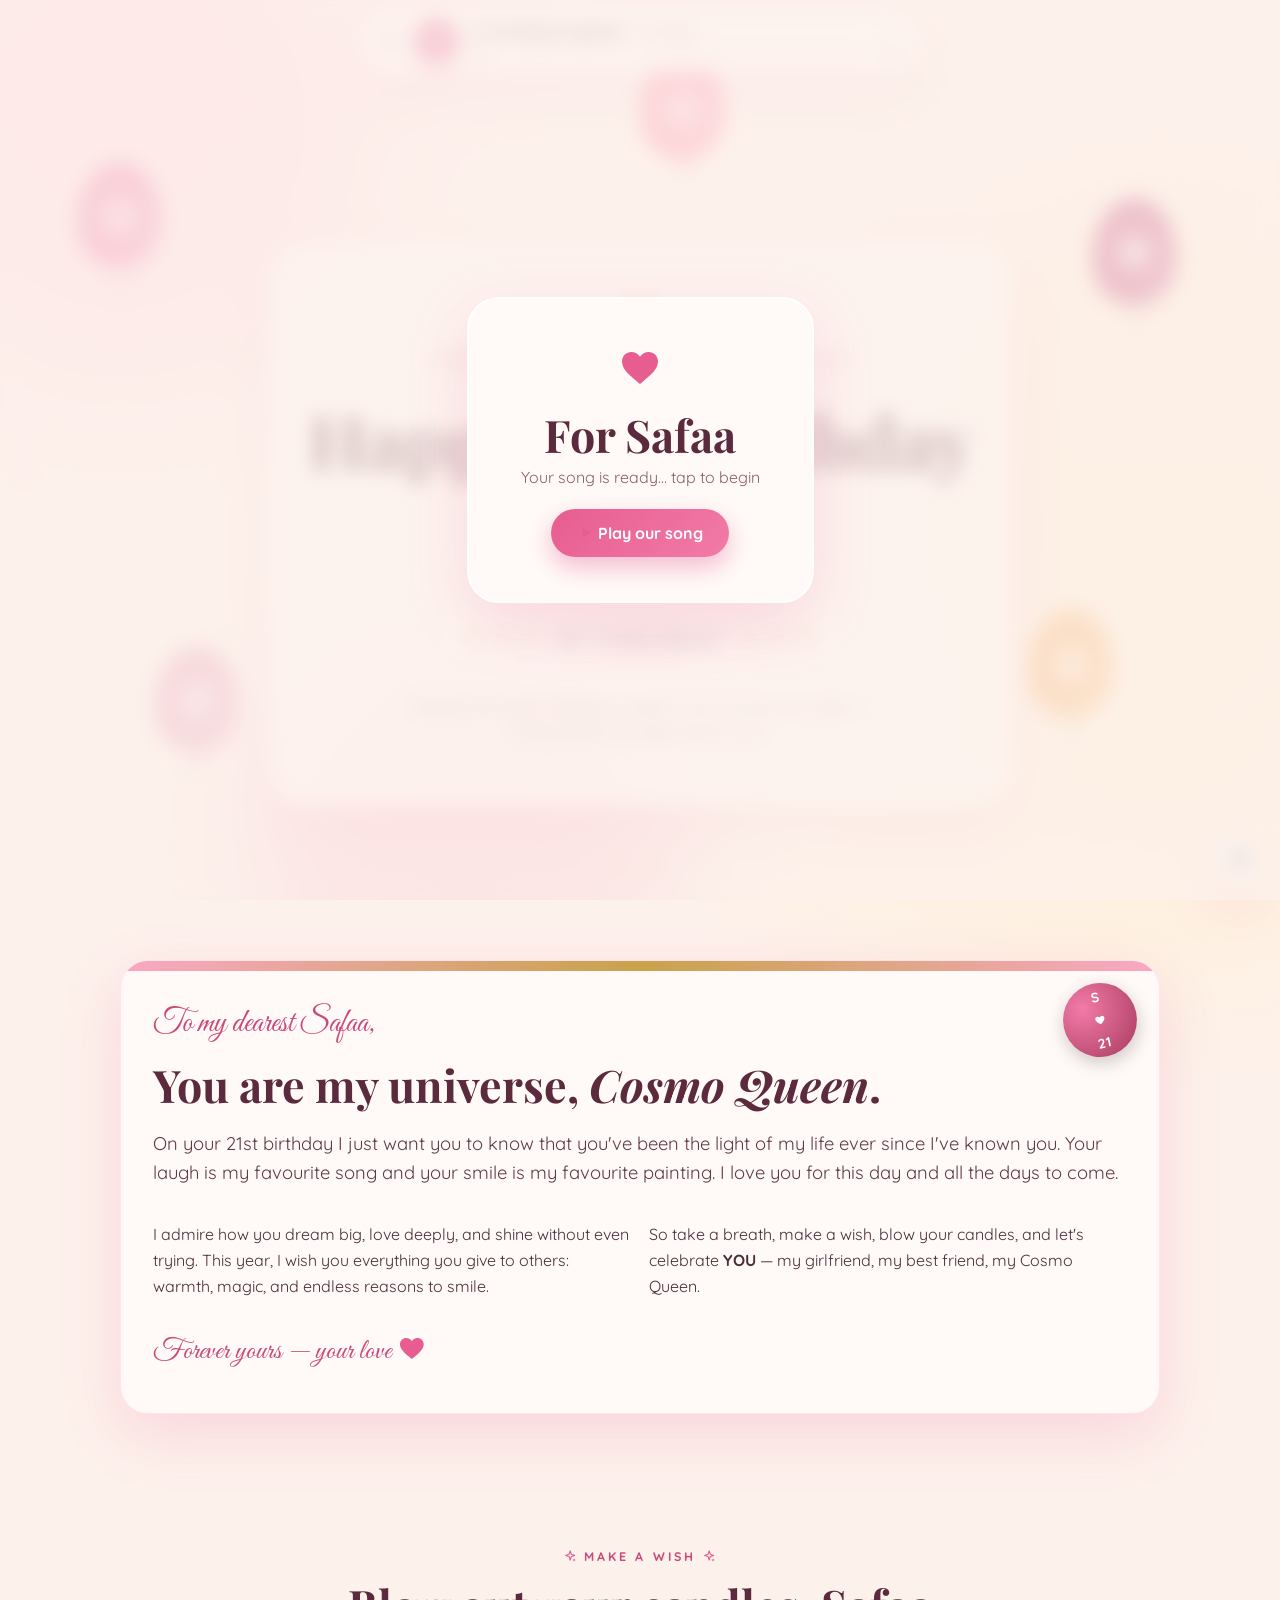
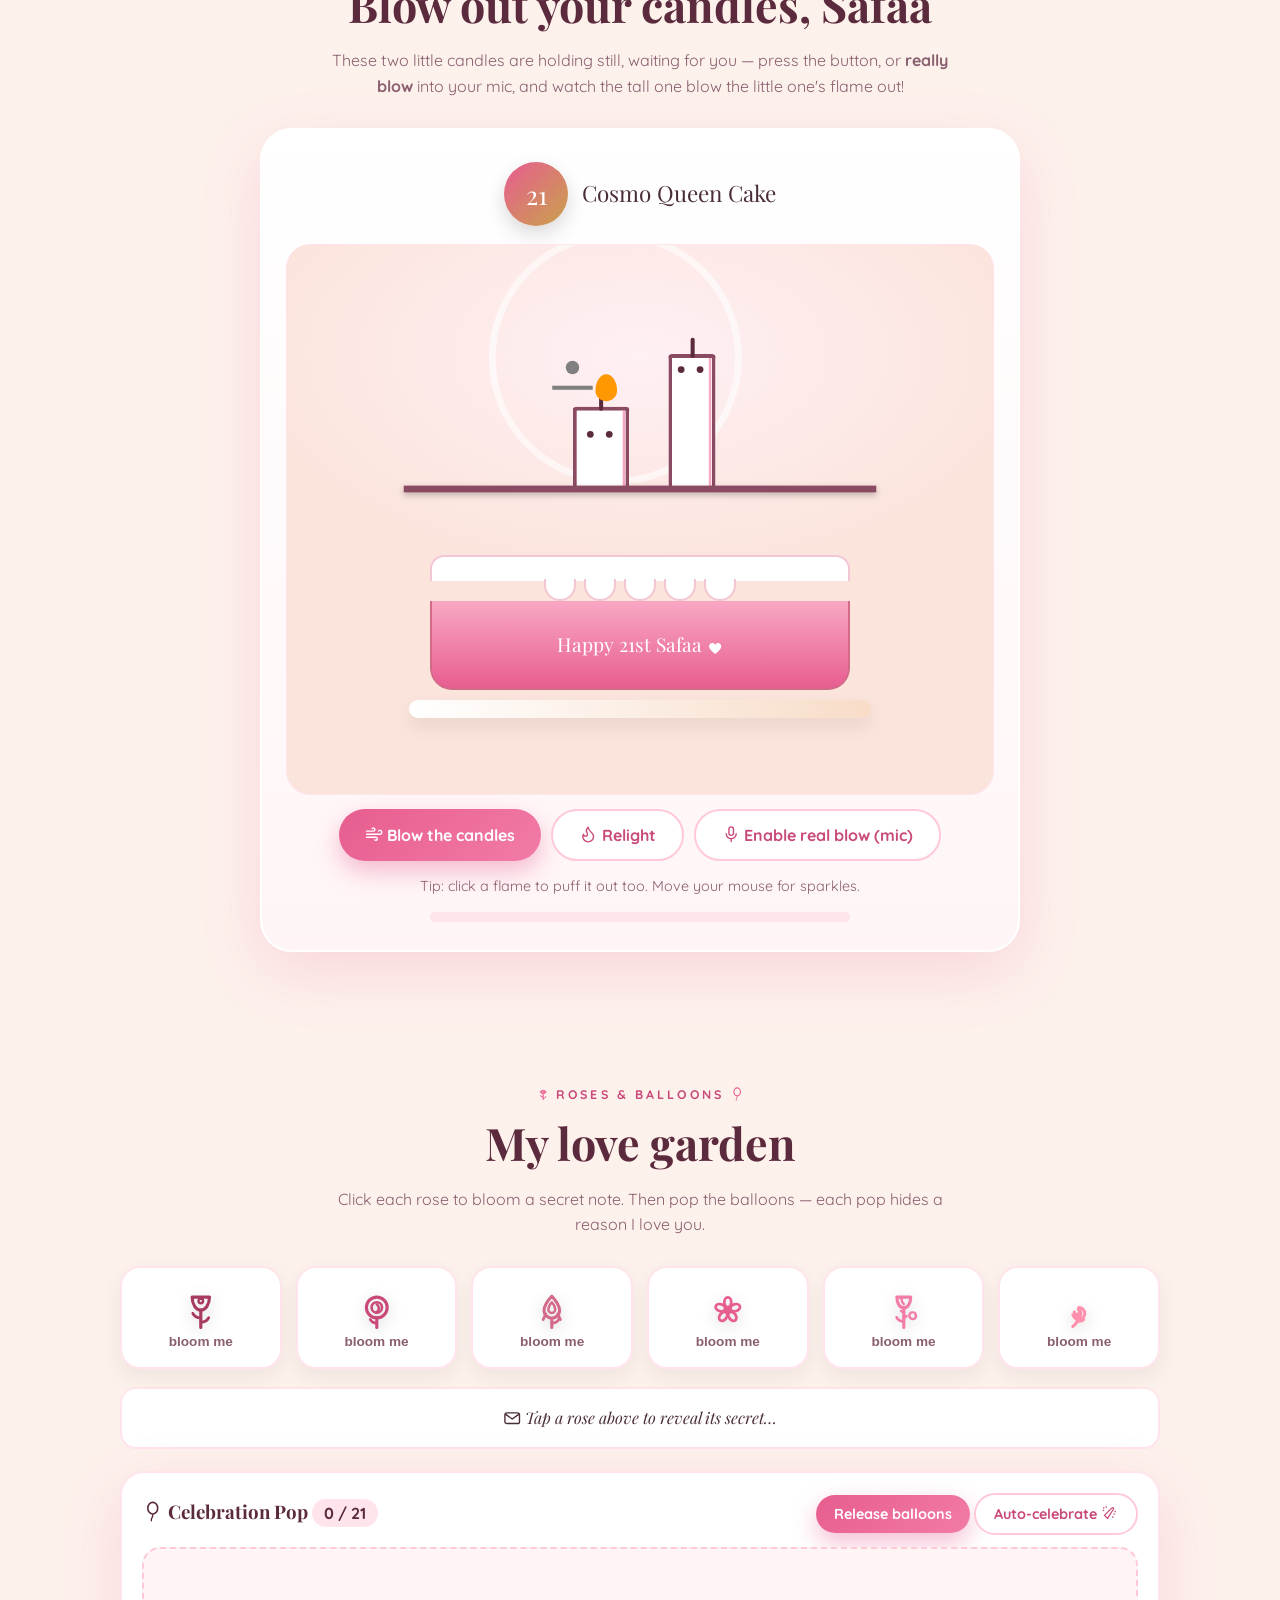
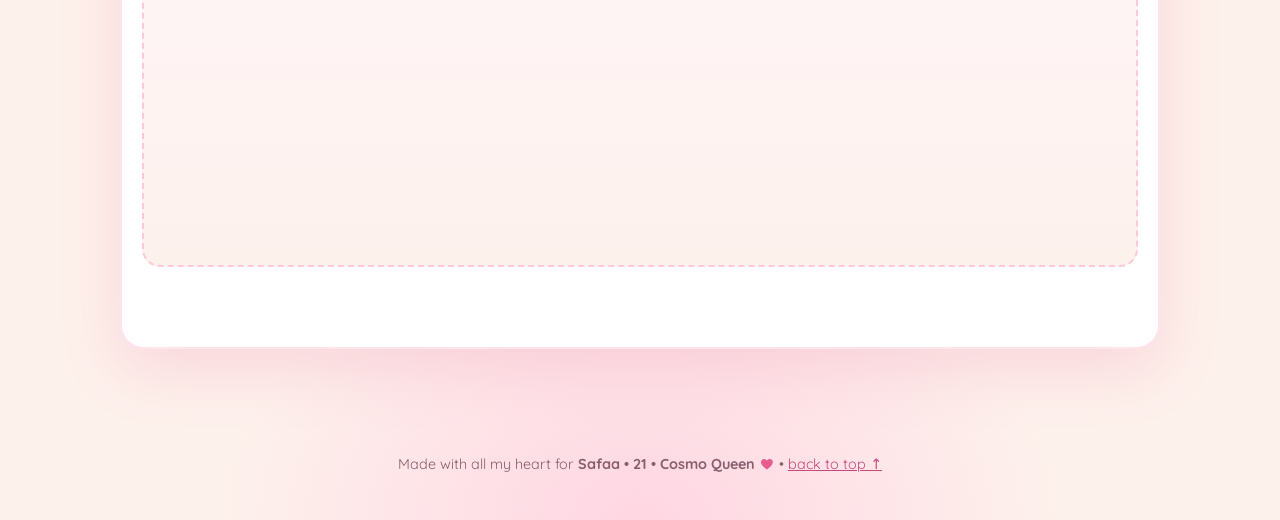
==== commit cc2fbd42: "loading state" ====
--- a/index.html
+++ b/index.html
@@ -3,6 +3,7 @@
 <head>
 <meta charset="UTF-8" />
 <meta name="viewport" content="width=device-width, initial-scale=1.0" />
+<link rel="preload" href="We%20Belong%20Together.mp3" as="audio" fetchpriority="high">
 <title>Happy 21st Birthday Safaa — My Cosmo Queen</title>
 <link rel="preconnect" href="https://fonts.googleapis.com">
 <link rel="preconnect" href="https://fonts.gstatic.com" crossorigin>
@@ -127,16 +128,16 @@
 <div class="progress-bar" id="progressBar"></div>
 
 <!-- song mini player -->
-<div id="musicPlayer" class="mini-player" role="region" aria-label="Song player">
+<div id="musicPlayer" class="mini-player is-loading" role="region" aria-label="Song player">
   <div class="mp-controls">
     <button id="rewindBtn" class="mp-btn" title="Back to the beginning" aria-label="Restart song"><svg class="icon"><use href="#i-restart"/></svg></button>
     <button id="playPauseBtn" class="mp-btn mp-play" title="Play / pause" aria-label="Pause"><svg class="icon"><use href="#i-pause"/></svg></button>
   </div>
   <div class="mp-meta">
-    <div class="mp-title"><svg class="icon icon-xs"><use href="#i-music"/></svg> We Belong Together <span class="mp-for">· for Safaa</span></div>
+    <div class="mp-title"><svg class="icon icon-xs"><use href="#i-music"/></svg> Loading our song<span class="load-dots" aria-hidden="true"><span>.</span><span>.</span><span>.</span></span></div>
     <div class="mp-bar-row">
       <span class="mp-time" id="curTime">0:00</span>
-      <div class="mp-track" id="mpTrack" role="slider" aria-label="Seek" aria-valuemin="0" aria-valuemax="100" aria-valuenow="0" tabindex="0"><div class="mp-fill" id="mpFill"></div><span class="mp-knob"></span></div>
+      <div class="mp-track" id="mpTrack" role="slider" aria-label="Seek" aria-valuemin="0" aria-valuemax="100" aria-valuenow="0" tabindex="0"><div class="mp-buffer" id="mpBuffer"></div><div class="mp-fill" id="mpFill"></div><span class="mp-knob"></span></div>
       <span class="mp-time" id="durTime">0:00</span>
     </div>
   </div>
@@ -148,7 +149,7 @@
     <svg class="icon"><use href="#i-heart"/></svg>
     <h2>For Safaa</h2>
     <p>Your song is ready… tap to begin</p>
-    <button class="btn btn-primary" id="enterBtn"><svg class="icon"><use href="#i-play"/></svg> Play our song</button>
+    <button class="btn btn-primary" id="enterBtn"><svg class="icon"><use href="#i-music"/></svg> Loading our song<span class="load-dots" aria-hidden="true"><span>.</span><span>.</span><span>.</span></span></button>
   </div>
 </div>
 
--- a/style.css
+++ b/style.css
@@ -274,6 +274,21 @@
 .mp-track:hover .mp-knob, .mp-track:focus-visible .mp-knob{opacity:1}
 @media(max-width:560px){ .mp-for{display:none} .mini-player{padding:6px 14px 6px 8px; gap:8px} }
 
+/* song loading state */
+.mp-play{position:relative}
+.mini-player.is-loading .mp-play{animation:mpPulse 1.2s ease-in-out infinite}
+.mini-player.is-loading .mp-play::after{content:''; position:absolute; inset:-6px; border-radius:50%; border:2.5px solid transparent; border-top-color:var(--pink-500); animation:mpSpin .9s linear infinite}
+@keyframes mpSpin{to{transform:rotate(360deg)}}
+@keyframes mpPulse{0%,100%{transform:scale(1)}50%{transform:scale(.93)}}
+.mini-player.is-loading .mp-track{overflow:hidden}
+.mini-player.is-loading .mp-track::after{content:''; position:absolute; inset:0; background:linear-gradient(90deg,transparent,rgba(255,255,255,.9),transparent); transform:translateX(-100%); animation:mpShimmer 1.4s infinite}
+@keyframes mpShimmer{to{transform:translateX(100%)}}
+.mp-buffer{position:absolute; top:0; bottom:0; left:0; width:0; background:rgba(231,93,144,.22); border-radius:999px}
+.load-dots span{display:inline-block; animation:mpBounce 1.2s infinite}
+.load-dots span:nth-child(2){animation-delay:.15s}
+.load-dots span:nth-child(3){animation-delay:.3s}
+@keyframes mpBounce{0%,60%,100%{transform:translateY(0); opacity:.4}30%{transform:translateY(-3px); opacity:1}}
+
 /* entry overlay (one-tap song start) */
 .entry-overlay{position:fixed; inset:0; z-index:120; display:grid; place-items:center; padding:20px; background:rgba(253,241,236,.72); backdrop-filter:blur(10px); -webkit-backdrop-filter:blur(10px); transition:opacity .5s ease}
 .entry-overlay.hidden{opacity:0; pointer-events:none}
